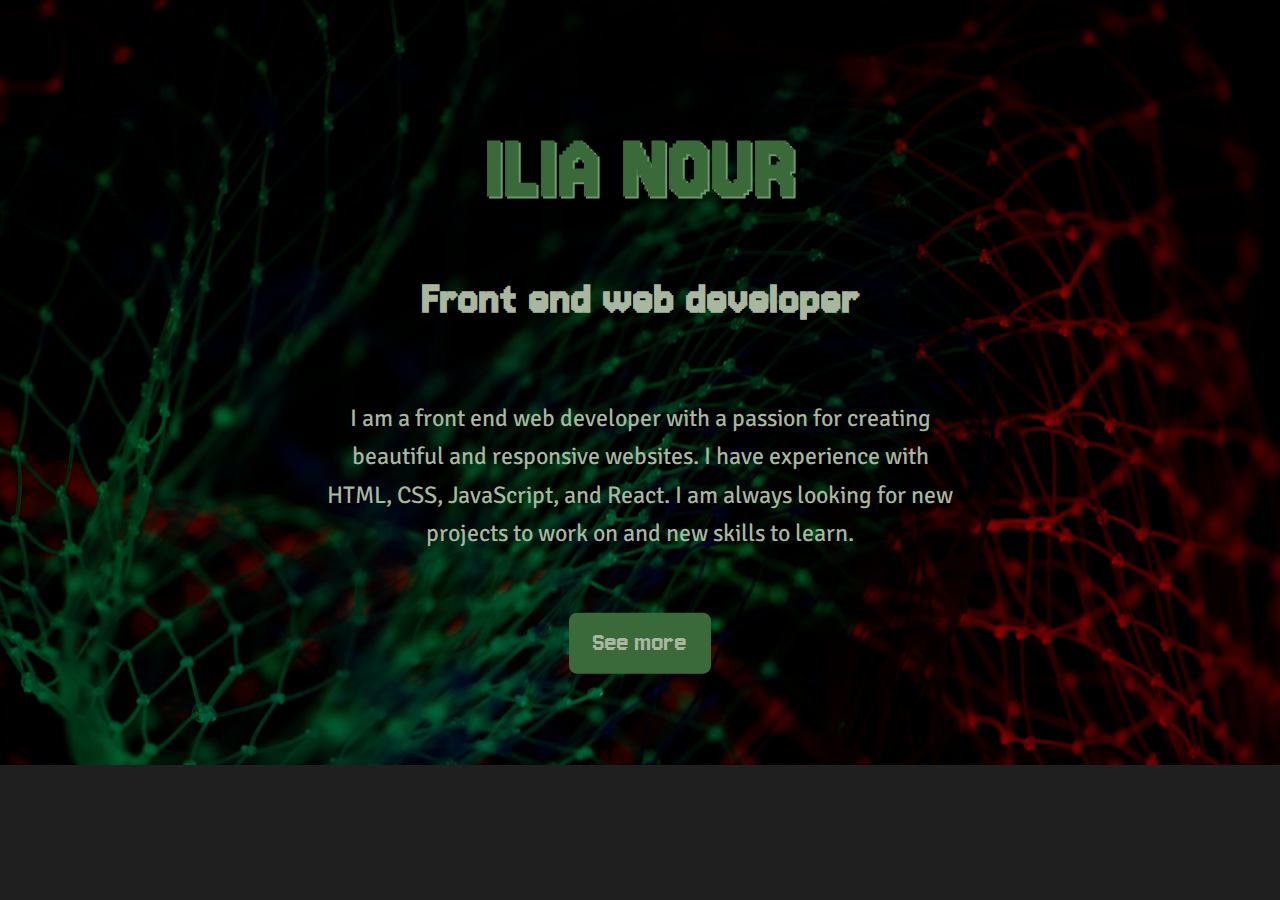
==== Main.html @ 43450d4c "Add files via upload" ====
<!DOCTYPE html>
<html lang="en">

<head>
    <meta name="Home" content="Personal website of Ilia"> <!-- Ensures responsive design on different devices -->
    <title>Home</title>
    <link rel="stylesheet" href="styles.css" />
    <style>
        @import url('https://fonts.googleapis.com/css2?family=Jersey+10&family=Jersey+15&family=Signika+Negative:wght@300..700&display=swap');
        </style>
</head>

<body>
    <header class="header">
       <div class="content-container">
       <h1 class=""> Ilia Nour </h1>
       <h2>Front end web developer</h2>
         <p> I am a front end web developer with a passion for creating beautiful and responsive websites. I have experience with HTML, CSS, JavaScript, and React. I am always looking for new projects to work on and new skills to learn. </p>
       <a class="btn head-btn" href="">See more</a>
    </div> 
    </header>

</body>

</html>
---- styles.css ----
*{
  margin: 0;
  padding: 0;
  box-sizing: border-box;
}

/*Font*/
.jersey-15-regular {
  font-family: "Jersey 15", serif;
  font-weight: 400;
  font-style: normal;
}
.jersey-10-regular {
  font-family: "Jersey 10", serif;
  font-weight: 400;
  font-style: normal;
}

.signika-negative {
  font-family: "Signika Negative", serif;
  font-optical-sizing: auto;
  font-weight: 400;
  font-style: normal;
}

/*Variables*/
:root {
  --ff-primary: 'Jersey 15', serif;
  --ff-secondary : 'Jersey 10', serif;
  --ff-text: 'Signika Negative', serif;
  --clr-primary: #3B6A3A;
  --clr-primary-light: #699c69;
  --clr-primary-dark: #0a3d2a;
  --clr-black: #1f1f1f;
  --clr-grey-green: #a9b7a0;
  --transation: all 0.3s linear;
}

body{
  font-family: var(--ff-primary);
  background-color: var(--clr-black);
  color: var(--clr-grey-green);
  font-size: 1rem;
  line-height: 1.6;
  text-align: center;

}

a{
  text-decoration: none;
  font-size: 1.75rem;
}
h1{
  font-size: 6rem;
}
h2{
  font-size: 3rem;
}
p{
  font-size: 1.5rem;
  font-family: var(--ff-text);
}

@media screen and (max-width: 768px){
  h1{
    font-size: 3rem;
  }
  h2{
    font-size: 2rem;
  }
  p{
    font-size: 1rem;
  }
  
}

  
.btn{
  display: inline-block;
   background-color: var(--clr-primary);
   color: var(--clr-grey-green);
   padding: 0.5rem 1rem;
   margin-top: 1rem;
   border-radius: 0.5rem;
   cursor: pointer;
   transition: var(--transation);
 }
 .btn:hover{
   background-color: var(--clr-grey-green);
   color: var(--clr-primary);
  
 }

.header{
 
  background:linear-gradient(rgba(0,0,0,0.4),rgba(0,0,0,0.4)), url(./scrs/imgs/HeaderBack.jpg) center/cover no-repeat fixed;
  height: 85vh;
  position: relative;
}
.content-container{
  position: absolute;
  top: 50%;
  left: 50%;
  transform: translate(-50%, -50%);
  width: 100%;

}
.content-container h1{
  color: var(--clr-primary);
  text-transform: uppercase;
  margin-bottom: 1rem;
  text-shadow: var(--clr-primary-light) 2px 2px 0;
}
.content-container h2{
  color: var(--clr-grey-green);
  margin-bottom: 1rem;
}
.content-container p{
  padding: 5vh 25vw;
}
.head-btn{
 padding: 0.5rem 1.5rem;
 font-family: var(--ff-secondary);
}
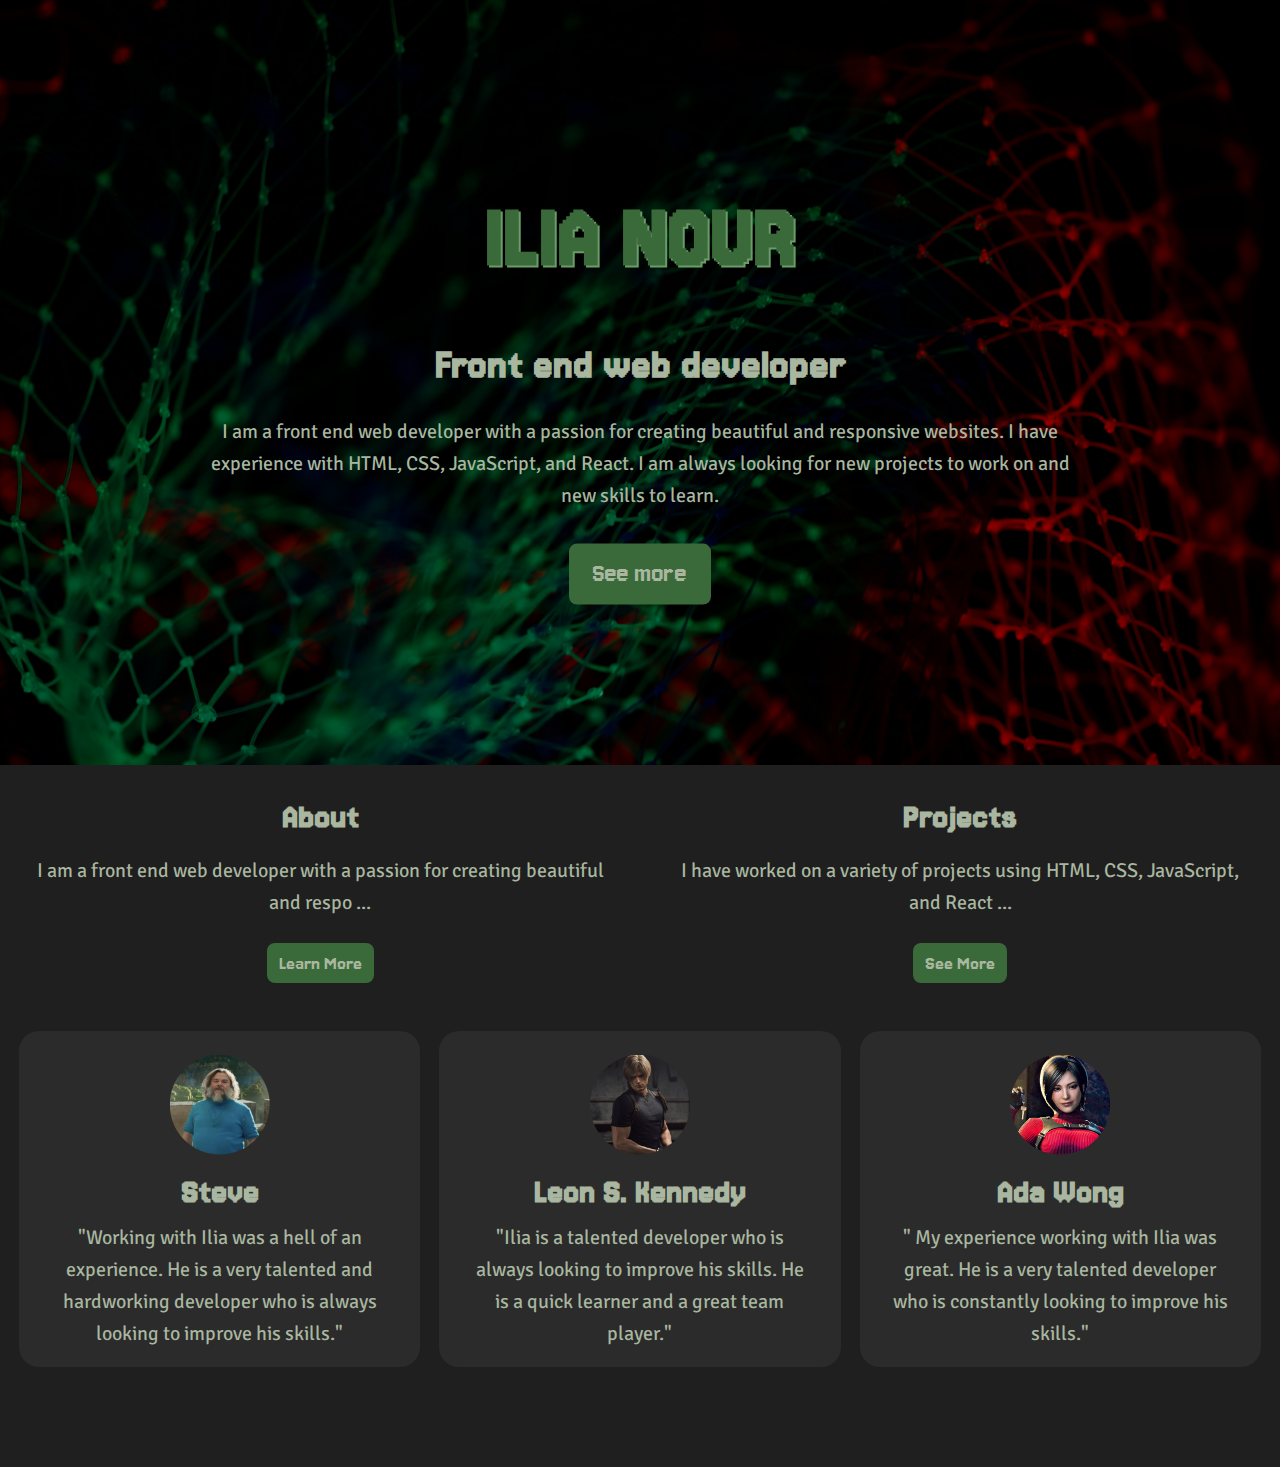
==== commit b5be3eac: "Add files via upload" ====
--- a/Main.html
+++ b/Main.html
@@ -1,25 +1,117 @@
 <!DOCTYPE html>
 <html lang="en">
-
-<head>
-    <meta name="Home" content="Personal website of Ilia"> <!-- Ensures responsive design on different devices -->
+  <head>
+    <meta charset="UTF-8" />
+    <meta http-equiv="X-UA-Compatible" content="IE=edge" />
+    <meta name="description" content="Ilia Nour's portfolio" />
+    <meta name="keywords" content="HTML, CSS, JavaScript, React" />
+    <meta name="author" content="Ilia Nour" />
+    <meta
+      name="viewport"
+      content="width=device-width, initial-scale=1.0, maximum-scale=1.0"
+    />
     <title>Home</title>
     <link rel="stylesheet" href="styles.css" />
     <style>
-        @import url('https://fonts.googleapis.com/css2?family=Jersey+10&family=Jersey+15&family=Signika+Negative:wght@300..700&display=swap');
-        </style>
-</head>
+      @import url("https://fonts.googleapis.com/css2?family=Jersey+10&family=Jersey+15&family=Signika+Negative:wght@300..700&display=swap");
+    </style>
+    <meta
+      name="viewport"
+      content="width=device-width, initial-scale=1.0, maximum-scale=1.0"
+    />
+    <title>Home</title>
+    <link rel="stylesheet" href="styles.css" />
+    <style>
+      @import url("https://fonts.googleapis.com/css2?family=Jersey+10&family=Jersey+15&family=Signika+Negative:wght@300..700&display=swap");
+    </style>
+  </head>
 
-<body>
+  <body>
     <header class="header">
-       <div class="content-container">
-       <h1 class=""> Ilia Nour </h1>
-       <h2>Front end web developer</h2>
-         <p> I am a front end web developer with a passion for creating beautiful and responsive websites. I have experience with HTML, CSS, JavaScript, and React. I am always looking for new projects to work on and new skills to learn. </p>
-       <a class="btn head-btn" href="">See more</a>
-    </div> 
+      <div class="content-container">
+        <h1 class="">Ilia Nour</h1>
+        <h2>Front end web developer</h2>
+        <p>
+          I am a front end web developer with a passion for creating beautiful
+          and responsive websites. I have experience with HTML, CSS, JavaScript,
+          and React. I am always looking for new projects to work on and new
+          skills to learn.
+        </p>
+        <a class="btn head-btn" href="">See more</a>
+      </div>
     </header>
+    <section class="nav clear-fix">
+      <div class="nav-sec about">
+        <h3>About</h3>
+        <p>
+          I am a front end web developer with a passion for creating beautiful
+          and respo ...
+        </p>
+        <a class="btn sec-btn">Learn More</a>
+      </div>
+      <div class="nav-sec projects">
+        <h3>Projects</h3>
+        <p>
+          I have worked on a variety of projects using HTML, CSS, JavaScript,
+          and React ...
+        </p>
+        <a class="btn sec-btn">See More</a>
+      </div>
+    </section>
+    <!--End of section 1 -->
+    <section class="reviews">
+      <div class="review">
+        <img
+          src="./scrs/imgs/Steve.M..webp"
+          alt="A picture of Steve from the movie A Minecraft Movie"
+        />
+        <h3>Steve</h3>
+        <p>
+          "Working with Ilia was a hell of an experience. He is a very talented and hardworking developer who is always looking to improve his skills."
+        </p>
+      </div>
 
-</body>
+      <div class="review">
+        <img
+          src="./scrs/imgs/Reveiw 1.webp"
+          alt="A picture of Leon from the game Resident Evil 2"
+        />
+        <h3>Leon S. Kennedy</h3>
+        <p>
+          "Ilia is a talented developer who is always looking to improve his
+          skills. He is a quick learner and a great team player."
+        </p>
+      </div>
+      <div class="review">
+        <img
+          src="./scrs/imgs/A.W..jpg"
+          alt="A picture of Ada from the game Resident Evil"
+        />
+        <h3>Ada Wong</h3>
+        <p>
+          " My experience working with Ilia was great. He is a very talented
+          developer who is constantly looking to improve his skills."
+        </p>
+      </div>
+    </section>
 
-</html>+    <br />
+    <br />
+    <br />
+    <br />
+    <br />
+    <br />
+    <br />
+    <br />
+    <br />
+    <br />
+    <br />
+    <br />
+    <br />
+    <br />
+    <br />
+    <br />
+    <br />
+    <br />
+  </body>
+</html>
--- a/styles.css
+++ b/styles.css
@@ -1,4 +1,4 @@
-*{
+* {
   margin: 0;
   padding: 0;
   box-sizing: border-box;
@@ -10,6 +10,7 @@
   font-weight: 400;
   font-style: normal;
 }
+
 .jersey-10-regular {
   font-family: "Jersey 10", serif;
   font-weight: 400;
@@ -25,100 +26,219 @@
 
 /*Variables*/
 :root {
-  --ff-primary: 'Jersey 15', serif;
-  --ff-secondary : 'Jersey 10', serif;
-  --ff-text: 'Signika Negative', serif;
-  --clr-primary: #3B6A3A;
+  --ff-primary: "Jersey 15", serif;
+  --ff-secondary: "Jersey 10", serif;
+  --ff-text: "Signika Negative", serif;
+  --clr-primary: #3b6a3a;
   --clr-primary-light: #699c69;
   --clr-primary-dark: #0a3d2a;
   --clr-black: #1f1f1f;
+  --clr-grey: #2b2b2b;
+  --clr-grey2: #444444;
   --clr-grey-green: #a9b7a0;
-  --transation: all 0.3s linear;
-}
-
-body{
+  --transition: all 0.3s linear;
+}
+
+body {
   font-family: var(--ff-primary);
   background-color: var(--clr-black);
   color: var(--clr-grey-green);
-  font-size: 1rem;
   line-height: 1.6;
   text-align: center;
-
-}
-
-a{
+}
+
+a {
   text-decoration: none;
+  font-size: 1.15rem;
+}
+
+h1 {
+  font-size: 3rem;
+}
+
+h2 {
   font-size: 1.75rem;
 }
-h1{
-  font-size: 6rem;
-}
-h2{
-  font-size: 3rem;
-}
-p{
+
+p {
+  font-size: 0.85rem;
+  font-family: var(--ff-text);
+}
+
+h3 {
   font-size: 1.5rem;
-  font-family: var(--ff-text);
-}
-
-@media screen and (max-width: 768px){
-  h1{
-    font-size: 3rem;
-  }
-  h2{
-    font-size: 2rem;
-  }
-  p{
-    font-size: 1rem;
-  }
-  
-}
-
-  
-.btn{
+}
+
+.clear-fix::before,
+.clear-fix::after {
+  content: "";
+  clear: both;
+  display: block;
+}
+
+@media screen and (min-width: 768px) {
+  h1 {
+    font-size: 6rem;
+  }
+
+  h2 {
+    font-size: 2.75rem;
+  }
+  h3 {
+    font-size: 2.25rem;
+  }
+  p {
+    font-size: 1.25rem;
+  }
+
+  a {
+    font-size: 1.75rem;
+  }
+}
+
+.btn {
   display: inline-block;
-   background-color: var(--clr-primary);
-   color: var(--clr-grey-green);
-   padding: 0.5rem 1rem;
-   margin-top: 1rem;
-   border-radius: 0.5rem;
-   cursor: pointer;
-   transition: var(--transation);
- }
- .btn:hover{
-   background-color: var(--clr-grey-green);
-   color: var(--clr-primary);
-  
- }
-
-.header{
- 
-  background:linear-gradient(rgba(0,0,0,0.4),rgba(0,0,0,0.4)), url(./scrs/imgs/HeaderBack.jpg) center/cover no-repeat fixed;
+  background-color: var(--clr-primary);
+  color: var(--clr-grey-green);
+  padding: 0.5rem 1rem;
+  margin-top: 1rem;
+  border-radius: 0.5rem;
+  cursor: pointer;
+  transition: var(--transition);
+}
+
+.btn:hover {
+  background-color: var(--clr-grey-green);
+  color: var(--clr-primary);
+}
+
+.header {
+  background: linear-gradient(rgba(0, 0, 0, 0.4), rgba(0, 0, 0, 0.4)),
+    url(./scrs/imgs/HeaderBack.jpg) center/cover no-repeat fixed;
   height: 85vh;
   position: relative;
 }
-.content-container{
+
+.content-container {
   position: absolute;
   top: 50%;
   left: 50%;
   transform: translate(-50%, -50%);
   width: 100%;
-
-}
-.content-container h1{
+}
+
+.content-container h1 {
   color: var(--clr-primary);
   text-transform: uppercase;
   margin-bottom: 1rem;
   text-shadow: var(--clr-primary-light) 2px 2px 0;
 }
-.content-container h2{
+
+.content-container h2 {
   color: var(--clr-grey-green);
   margin-bottom: 1rem;
 }
-.content-container p{
-  padding: 5vh 25vw;
-}
-.head-btn{
- padding: 0.5rem 1.5rem;
- font-family: var(--ff-secondary);
-}+
+.content-container p {
+  margin: 1rem 15vw;
+}
+
+.head-btn {
+  padding: 0.5rem 1.5rem;
+  font-family: var(--ff-secondary);
+}
+
+.nav-sec {
+  padding: 1.5rem;
+  position: relative;
+}
+
+.nav-sec p {
+  padding: 0.5rem 0;
+}
+.sec-btn {
+  padding: 0.25rem 0.75rem;
+  font-size: 1rem;
+}
+@media screen and (min-width: 568px) {
+  .nav-sec {
+    float: left;
+    width: 50%;
+  }
+  .sec-btn {
+    font-size: 1.25rem;
+  }
+}
+.about {
+  background-color: var(--clr-black);
+  transition: linear 0.2s all;
+}
+.projects {
+  background-color: var(--clr-black);
+  transition: linear 0.2s all;
+}
+.about:hover {
+  background-color: var(--clr-grey);
+}
+
+.about:hover a {
+  outline: solid 2px var(--clr-primary-light);
+  outline-offset: 0.15rem;
+}
+.projects:hover {
+  background-color: var(--clr-grey);
+}
+.projects:hover a {
+  outline: solid 2px var(--clr-primary-light);
+  outline-offset: 0.15rem;
+}
+
+.review {
+  position: relative;
+  background-color: var(--clr-grey);
+  padding: 1.5rem 2rem;
+  border-radius: 20px;
+  margin: 1.5rem;
+}
+
+.review img {
+  transition: linear 0.2s all;
+  width: 100px;
+  height: 100px;
+  clip-path: circle(50%);
+  object-fit: cover;
+}
+
+.review:hover h3 {
+  transition: linear 0.5s all;
+  text-shadow: var(--clr-primary) 3.5px 3.5px 0;
+}
+
+@media screen and (max-width: 881px) {
+  .review {
+    position: relative;
+    background-color: var(--clr-grey);
+    padding: 1.5rem 2rem;
+    border-radius: 20px;
+    margin: 1.5rem;
+  }
+  
+}
+@media screen and (min-width: 882px) {
+  .review {
+    float: left;
+    width: 31.333333332%;
+    height: 24rem;
+    margin-left: 1.5%;
+    margin-right: 0;
+  }
+  @media screen and (min-width: 1193px) {
+    .review {
+      float: left;
+      width: 31.333333332%;
+      height: 21rem;
+      margin-left: 1.5%;
+      margin-right: 0;
+    }
+  }
+}
--- a/styles.css
+++ b/styles.css
@@ -1,4 +1,4 @@
-*{
+* {
   margin: 0;
   padding: 0;
   box-sizing: border-box;
@@ -10,6 +10,7 @@
   font-weight: 400;
   font-style: normal;
 }
+
 .jersey-10-regular {
   font-family: "Jersey 10", serif;
   font-weight: 400;
@@ -25,100 +26,219 @@
 
 /*Variables*/
 :root {
-  --ff-primary: 'Jersey 15', serif;
-  --ff-secondary : 'Jersey 10', serif;
-  --ff-text: 'Signika Negative', serif;
-  --clr-primary: #3B6A3A;
+  --ff-primary: "Jersey 15", serif;
+  --ff-secondary: "Jersey 10", serif;
+  --ff-text: "Signika Negative", serif;
+  --clr-primary: #3b6a3a;
   --clr-primary-light: #699c69;
   --clr-primary-dark: #0a3d2a;
   --clr-black: #1f1f1f;
+  --clr-grey: #2b2b2b;
+  --clr-grey2: #444444;
   --clr-grey-green: #a9b7a0;
-  --transation: all 0.3s linear;
-}
-
-body{
+  --transition: all 0.3s linear;
+}
+
+body {
   font-family: var(--ff-primary);
   background-color: var(--clr-black);
   color: var(--clr-grey-green);
-  font-size: 1rem;
   line-height: 1.6;
   text-align: center;
-
-}
-
-a{
+}
+
+a {
   text-decoration: none;
+  font-size: 1.15rem;
+}
+
+h1 {
+  font-size: 3rem;
+}
+
+h2 {
   font-size: 1.75rem;
 }
-h1{
-  font-size: 6rem;
-}
-h2{
-  font-size: 3rem;
-}
-p{
+
+p {
+  font-size: 0.85rem;
+  font-family: var(--ff-text);
+}
+
+h3 {
   font-size: 1.5rem;
-  font-family: var(--ff-text);
-}
-
-@media screen and (max-width: 768px){
-  h1{
-    font-size: 3rem;
-  }
-  h2{
-    font-size: 2rem;
-  }
-  p{
-    font-size: 1rem;
-  }
-  
-}
-
-  
-.btn{
+}
+
+.clear-fix::before,
+.clear-fix::after {
+  content: "";
+  clear: both;
+  display: block;
+}
+
+@media screen and (min-width: 768px) {
+  h1 {
+    font-size: 6rem;
+  }
+
+  h2 {
+    font-size: 2.75rem;
+  }
+  h3 {
+    font-size: 2.25rem;
+  }
+  p {
+    font-size: 1.25rem;
+  }
+
+  a {
+    font-size: 1.75rem;
+  }
+}
+
+.btn {
   display: inline-block;
-   background-color: var(--clr-primary);
-   color: var(--clr-grey-green);
-   padding: 0.5rem 1rem;
-   margin-top: 1rem;
-   border-radius: 0.5rem;
-   cursor: pointer;
-   transition: var(--transation);
- }
- .btn:hover{
-   background-color: var(--clr-grey-green);
-   color: var(--clr-primary);
-  
- }
-
-.header{
- 
-  background:linear-gradient(rgba(0,0,0,0.4),rgba(0,0,0,0.4)), url(./scrs/imgs/HeaderBack.jpg) center/cover no-repeat fixed;
+  background-color: var(--clr-primary);
+  color: var(--clr-grey-green);
+  padding: 0.5rem 1rem;
+  margin-top: 1rem;
+  border-radius: 0.5rem;
+  cursor: pointer;
+  transition: var(--transition);
+}
+
+.btn:hover {
+  background-color: var(--clr-grey-green);
+  color: var(--clr-primary);
+}
+
+.header {
+  background: linear-gradient(rgba(0, 0, 0, 0.4), rgba(0, 0, 0, 0.4)),
+    url(./scrs/imgs/HeaderBack.jpg) center/cover no-repeat fixed;
   height: 85vh;
   position: relative;
 }
-.content-container{
+
+.content-container {
   position: absolute;
   top: 50%;
   left: 50%;
   transform: translate(-50%, -50%);
   width: 100%;
-
-}
-.content-container h1{
+}
+
+.content-container h1 {
   color: var(--clr-primary);
   text-transform: uppercase;
   margin-bottom: 1rem;
   text-shadow: var(--clr-primary-light) 2px 2px 0;
 }
-.content-container h2{
+
+.content-container h2 {
   color: var(--clr-grey-green);
   margin-bottom: 1rem;
 }
-.content-container p{
-  padding: 5vh 25vw;
-}
-.head-btn{
- padding: 0.5rem 1.5rem;
- font-family: var(--ff-secondary);
-}+
+.content-container p {
+  margin: 1rem 15vw;
+}
+
+.head-btn {
+  padding: 0.5rem 1.5rem;
+  font-family: var(--ff-secondary);
+}
+
+.nav-sec {
+  padding: 1.5rem;
+  position: relative;
+}
+
+.nav-sec p {
+  padding: 0.5rem 0;
+}
+.sec-btn {
+  padding: 0.25rem 0.75rem;
+  font-size: 1rem;
+}
+@media screen and (min-width: 568px) {
+  .nav-sec {
+    float: left;
+    width: 50%;
+  }
+  .sec-btn {
+    font-size: 1.25rem;
+  }
+}
+.about {
+  background-color: var(--clr-black);
+  transition: linear 0.2s all;
+}
+.projects {
+  background-color: var(--clr-black);
+  transition: linear 0.2s all;
+}
+.about:hover {
+  background-color: var(--clr-grey);
+}
+
+.about:hover a {
+  outline: solid 2px var(--clr-primary-light);
+  outline-offset: 0.15rem;
+}
+.projects:hover {
+  background-color: var(--clr-grey);
+}
+.projects:hover a {
+  outline: solid 2px var(--clr-primary-light);
+  outline-offset: 0.15rem;
+}
+
+.review {
+  position: relative;
+  background-color: var(--clr-grey);
+  padding: 1.5rem 2rem;
+  border-radius: 20px;
+  margin: 1.5rem;
+}
+
+.review img {
+  transition: linear 0.2s all;
+  width: 100px;
+  height: 100px;
+  clip-path: circle(50%);
+  object-fit: cover;
+}
+
+.review:hover h3 {
+  transition: linear 0.5s all;
+  text-shadow: var(--clr-primary) 3.5px 3.5px 0;
+}
+
+@media screen and (max-width: 881px) {
+  .review {
+    position: relative;
+    background-color: var(--clr-grey);
+    padding: 1.5rem 2rem;
+    border-radius: 20px;
+    margin: 1.5rem;
+  }
+  
+}
+@media screen and (min-width: 882px) {
+  .review {
+    float: left;
+    width: 31.333333332%;
+    height: 24rem;
+    margin-left: 1.5%;
+    margin-right: 0;
+  }
+  @media screen and (min-width: 1193px) {
+    .review {
+      float: left;
+      width: 31.333333332%;
+      height: 21rem;
+      margin-left: 1.5%;
+      margin-right: 0;
+    }
+  }
+}
